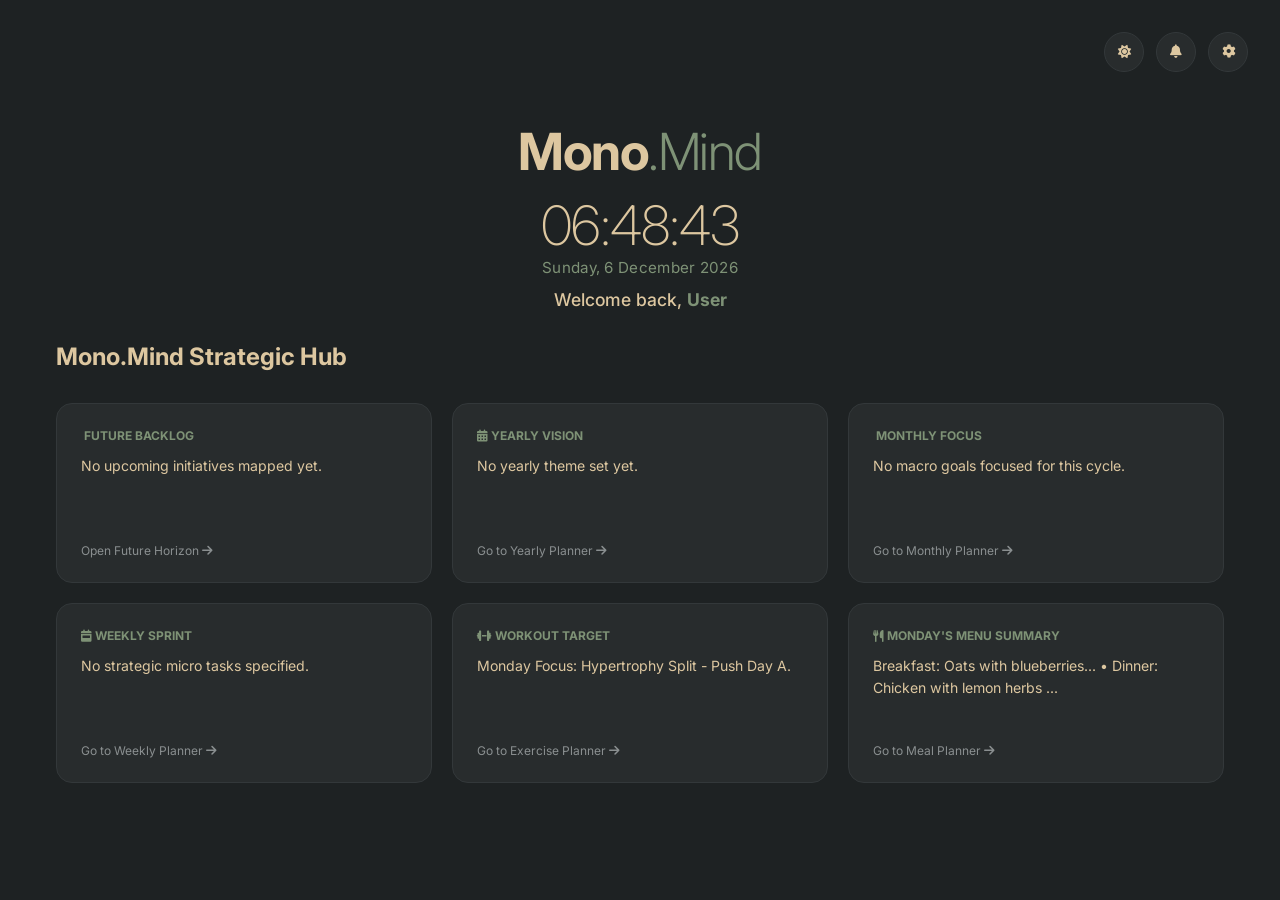
==== index.html @ 30faf8bb "Add files via upload" ====
<!DOCTYPE html>
<html lang="en">
<head>
    <meta charset="UTF-8">
    <meta name="viewport" content="width=device-width, initial-scale=1.0">
    <title>Mono.Mind Dashboard</title>
    <link rel="stylesheet" href="style.css">
    <link rel="preconnect" href="https://fonts.googleapis.com">
    <link rel="preconnect" href="https://fonts.gstatic.com" crossorigin>
    <link href="https://fonts.googleapis.com/css2?family=Inter:wght@200;300;400;500;600;700&display=swap" rel="stylesheet">
    <link rel="stylesheet" href="https://cdnjs.cloudflare.com/ajax/libs/font-awesome/6.4.0/css/all.min.css">
</head>
<body class="dark-theme hub-view-active scheme-classic">

    <div class="dashboard-container" id="app-container">
        <aside class="sidebar" id="left-sidebar">
            <div class="brand">
                <h2 onclick="navigateToTab('hub')" style="cursor:pointer;">Mono<span>.Mind</span></h2>
            </div>
            <nav class="nav-tabs" id="sidebar-nav-container">
                <button class="tab-btn active" data-tab="hub">
                    <i class="fa-solid fa-house"></i> Master Hub
                </button>
                <button class="tab-btn" data-tab="future" id="tab-link-future">
                    <i class="fa-solid fa-hourglass-long"></i> Future Horizon
                </button>
                <button class="tab-btn" data-tab="yearly" id="tab-link-yearly">
                    <i class="fa-solid fa-calendar-days"></i> Yearly Planner
                </button>
                <button class="tab-btn" data-tab="monthly" id="tab-link-monthly">
                    <i class="fa-solid fa-calendar-month"></i> Monthly Planner
                </button>
                <button class="tab-btn" data-tab="weekly" id="tab-link-weekly">
                    <i class="fa-solid fa-calendar-week"></i> Weekly Planner
                </button>
                <button class="tab-btn" data-tab="daily" id="tab-link-daily">
                    <i class="fa-solid fa-calendar-day"></i> Daily Planner
                </button>
                <button class="tab-btn" data-tab="exercise" id="tab-link-exercise">
                    <i class="fa-solid fa-dumbbell"></i> Exercise Planner
                </button>
                <button class="tab-btn" data-tab="meal" id="tab-link-meal">
                    <i class="fa-solid fa-utensils"></i> Meal Planner
                </button>
            </nav>
            <div class="sidebar-footer">
                <p id="live-sidebar-clock">Loading Clock...</p>
            </div>
        </aside>

        <main class="main-content">
            <header class="main-header">
                <div class="header-title-area">
                    <h1 id="live-header-date">Dashboard Overview</h1>
                </div>
                <div class="header-actions">
                    <button class="icon-btn" id="theme-toggle" title="Toggle Theme">
                        <i class="fa-solid fa-sun"></i>
                    </button>
                    <button class="icon-btn"><i class="fa-solid fa-bell"></i></button>
                    <button class="icon-btn" id="settings-toggle-btn" title="Dashboard Settings">
                        <i class="fa-solid fa-gear"></i>
                    </button>
                </div>
            </header>

            <div class="dashboard-grid hub-active" id="dashboard-main-grid">
                
                <section class="card preview-card">
                    <div class="card-header">
                        <h3><i class="fa-solid fa-cubes"></i> <span id="dynamic-block-header">Master Workspace</span></h3>
                        <span class="badge" id="preview-title">Master Hub Active</span>
                    </div>
                    
                    <div class="preview-window">

                        <div id="view-hub" class="planner-view">
                            <div class="hub-container">
                                <div class="hub-hero-branding">
                                    <h2>Mono<span>.Mind</span></h2>
                                    
                                    <div id="hub-chrono-widget" class="chrono-widget display-mode-digital">
                                        <div class="digital-chrono-view">
                                            <div id="digital-live-time" class="digital-time-readout">00:00:00</div>
                                            <div id="digital-live-date" class="digital-date-readout">Loading Calendar Feed...</div>
                                        </div>
                                        
                                        <div class="analog-chrono-view">
                                            <div class="analog-clock-frame">
                                                <div class="clock-face-plate">
                                                    <div class="chrono-hand hour-hand" id="analog-h-hand"></div>
                                                    <div class="chrono-hand minute-hand" id="analog-m-hand"></div>
                                                    <div class="chrono-hand second-hand" id="analog-s-hand"></div>
                                                    <div class="chrono-core-pin"></div>
                                                </div>
                                            </div>
                                            <div id="analog-live-date" class="analog-date-readout">Loading Calendar Feed...</div>
                                        </div>
                                    </div>

                                    <div class="welcome-user-tag">Welcome back, <span id="profile-display-name">User</span></div>
                                </div>
                                
                                <div class="panel-header"><h2>Mono.Mind Strategic Hub</h2></div>
                                <div class="hub-grid">
                                    <div class="hub-summary-card" id="hub-card-future" onclick="navigateToTab('future')">
                                        <div class="card-meta"><i class="fa-solid fa-hourglass-long"></i> Future Backlog</div>
                                        <p id="hub-mirror-future">No multi-cycle milestones logged yet...</p>
                                        <span class="hub-link-label">Open Future Horizon <i class="fa-solid fa-arrow-right"></i></span>
                                    </div>
                                    <div class="hub-summary-card" id="hub-card-yearly" onclick="navigateToTab('yearly')">
                                        <div class="card-meta"><i class="fa-solid fa-calendar-days"></i> Yearly Vision</div>
                                        <p id="hub-mirror-yearly">No vision theme set yet...</p>
                                        <span class="hub-link-label">Go to Yearly Planner <i class="fa-solid fa-arrow-right"></i></span>
                                    </div>
                                    <div class="hub-summary-card" id="hub-card-monthly" onclick="navigateToTab('monthly')">
                                        <div class="card-meta"><i class="fa-solid fa-calendar-month"></i> Monthly Focus</div>
                                        <p id="hub-mirror-monthly">No focus projects logged for the current month...</p>
                                        <span class="hub-link-label">Go to Monthly Planner <i class="fa-solid fa-arrow-right"></i></span>
                                    </div>
                                    <div class="hub-summary-card" id="hub-card-weekly" onclick="navigateToTab('weekly')">
                                        <div class="card-meta"><i class="fa-solid fa-calendar-week"></i> Weekly Sprint</div>
                                        <p id="hub-mirror-weekly">No key tasks specified for this week...</p>
                                        <span class="hub-link-label">Go to Weekly Planner <i class="fa-solid fa-arrow-right"></i></span>
                                    </div>
                                    <div class="hub-summary-card" id="hub-card-exercise" onclick="navigateToTab('exercise')">
                                        <div class="card-meta"><i class="fa-solid fa-dumbbell"></i> Workout Target</div>
                                        <p id="hub-mirror-exercise">Hypertrophy split configuration active. Ready to log performance metrics...</p>
                                        <span class="hub-link-label">Go to Exercise Planner <i class="fa-solid fa-arrow-right"></i></span>
                                    </div>
                                    <div class="hub-summary-card" id="hub-card-meal" onclick="navigateToTab('meal')">
                                        <div class="card-meta"><i class="fa-solid fa-utensils"></i> Monday's Menu Summary</div>
                                        <p id="hub-mirror-meal">Breakfast: Oats with berries • Dinner: Chicken with lemon herbs...</p>
                                        <span class="hub-link-label">Go to Meal Planner <i class="fa-solid fa-arrow-right"></i></span>
                                    </div>
                                </div>
                            </div>
                        </div>

                        <div id="view-future" class="planner-view hidden">
                            <div class="planner-split-layout">
                                <div class="planner-main-panel">
                                    <div class="panel-header"><h2>Future Horizon Backlog & Pipeline</h2></div>
                                    <div class="form-group">
                                        <label>Upcoming Quarters & Long-Range Ventures</label>
                                        <textarea id="data-future-backlog" class="shared-sync" placeholder="Map out micro-business expansions, product scaling maps, or upcoming personal updates..."></textarea>
                                    </div>
                                    <div class="form-group">
                                        <label>Prototyping Sandbox & Incubator Notes</label>
                                        <textarea rows="5" placeholder="Dump raw project mechanics, structural changes, or pipeline scripts before sorting into official years or months..."></textarea>
                                    </div>
                                </div>
                                <div class="planner-side-goals">
                                    <div class="side-panel">
                                        <h3><i class="fa-solid fa-rocket"></i> Multi-Year Targets</h3>
                                        <div class="goal-list" contenteditable="true">
                                            <div>• Scale automated content pipelines into decoupled micro-services</div>
                                            <div>• Transition frameworks into ultra-performant custom stacks</div>
                                        </div>
                                    </div>
                                    <div class="side-panel">
                                        <h3><i class="fa-solid fa-compass"></i> Conceptual Themes</h3>
                                        <div class="goal-list" contenteditable="true">
                                            <div>• Deep Modular Architecture</div>
                                            <div>• Zero Visual Clutter Paradigms</div>
                                        </div>
                                    </div>
                                </div>
                            </div>
                        </div>

                        <div id="view-yearly" class="planner-view hidden">
                            <div class="planner-split-layout">
                                <div class="planner-main-panel">
                                    <div class="panel-header"><h2>2026 Broad Macro Targets</h2></div>
                                    <div class="form-group">
                                        <label>Core Yearly Vision & Theme</label>
                                        <textarea id="data-year-vision" class="shared-sync" placeholder="What is the overarching focus for this entire year?"></textarea>
                                    </div>
                                    <div class="form-group">
                                        <label>Major Milestones & Roadmaps</label>
                                        <textarea id="data-year-milestones" class="shared-sync" placeholder="List big roadmap items..."></textarea>
                                    </div>
                                    <div class="macro-calendar-container">
                                        <label class="section-micro-label">Annual Project Span Allocator</label>
                                        <div class="year-grid-calendar">
                                            <div class="month-row-strip" contenteditable="true"><span>JAN</span><strong>Project Duration Span:</strong> </div>
                                            <div class="month-row-strip" contenteditable="true"><span>FEB</span><strong>Project Duration Span:</strong> </div>
                                            <div class="month-row-strip" contenteditable="true"><span>MAR</span><strong>Project Duration Span:</strong> </div>
                                            <div class="month-row-strip" contenteditable="true"><span>APR</span><strong>Project Duration Span:</strong> </div>
                                            <div class="month-row-strip" contenteditable="true"><span>MAY</span><strong>Project Duration Span:</strong> </div>
                                            <div class="month-row-strip" contenteditable="true"><span>JUN</span><strong>Project Duration Span:</strong> </div>
                                            <div class="month-row-strip" contenteditable="true"><span>JUL</span><strong>Project Duration Span:</strong> </div>
                                            <div class="month-row-strip" contenteditable="true"><span>AUG</span><strong>Project Duration Span:</strong> </div>
                                            <div class="month-row-strip" contenteditable="true"><span>SEP</span><strong>Project Duration Span:</strong> </div>
                                            <div class="month-row-strip" contenteditable="true"><span>OCT</span><strong>Project Duration Span:</strong> </div>
                                            <div class="month-row-strip" contenteditable="true"><span>NOV</span><strong>Project Duration Span:</strong> </div>
                                            <div class="month-row-strip" contenteditable="true"><span>DEC</span><strong>Project Duration Span:</strong> </div>
                                        </div>
                                    </div>
                                </div>
                                <div class="planner-side-goals">
                                    <div class="side-panel">
                                        <h3><i class="fa-solid fa-hourglass-start"></i> Long-Term Goals</h3>
                                        <div class="goal-list" contenteditable="true" id="data-lt-goals">
                                            <div>• Build sustainable digital product ecosystem</div>
                                            <div>• Reach financial milestone target</div>
                                        </div>
                                    </div>
                                    <div class="side-panel">
                                        <h3><i class="fa-solid fa-bolt"></i> Short-Term Goals</h3>
                                        <div class="goal-list" contenteditable="true" id="data-st-goals">
                                            <div>• Complete interactive UI code skeleton</div>
                                            <div>• Finalize palette design structure</div>
                                        </div>
                                    </div>
                                </div>
                            </div>
                        </div>

                        <div id="view-monthly" class="planner-view hidden">
                            <div class="planner-split-layout">
                                <div class="planner-main-panel">
                                    <div class="panel-header"><h2>Monthly Horizon View</h2></div>
                                    <div class="form-group">
                                        <label>Current Month Focus Objectives</label>
                                        <textarea id="data-month-focus" class="shared-sync" placeholder="Break down your yearly targets into specific focus projects for this month..."></textarea>
                                    </div>
                                    <div class="monthly-matrix-grid">
                                        <div class="day-head">Mon</div><div class="day-head">Tue</div><div class="day-head">Wed</div><div class="day-head">Thu</div><div class="day-head">Fri</div><div class="day-head">Sat</div><div class="day-head">Sun</div>
                                        <div class="matrix-cell" contenteditable="true"><span class="cell-num">1</span></div>
                                        <div class="matrix-cell" contenteditable="true"><span class="cell-num">2</span></div>
                                        <div class="matrix-cell" contenteditable="true"><span class="cell-num">3</span></div>
                                        <div class="matrix-cell" contenteditable="true"><span class="cell-num">4</span></div>
                                        <div class="matrix-cell" contenteditable="true"><span class="cell-num">5</span></div>
                                        <div class="matrix-cell" contenteditable="true"><span class="cell-num">6</span></div>
                                        <div class="matrix-cell" contenteditable="true"><span class="cell-num">7</span></div>
                                        <div class="matrix-cell" contenteditable="true"><span class="cell-num">8</span></div>
                                        <div class="matrix-cell" contenteditable="true"><span class="cell-num">9</span></div>
                                        <div class="matrix-cell" contenteditable="true"><span class="cell-num">10</span></div>
                                        <div class="matrix-cell" contenteditable="true"><span class="cell-num">11</span></div>
                                        <div class="matrix-cell" contenteditable="true"><span class="cell-num">12</span></div>
                                        <div class="matrix-cell" contenteditable="true"><span class="cell-num">13</span></div>
                                        <div class="matrix-cell" contenteditable="true"><span class="cell-num">14</span></div>
                                        <div class="matrix-cell" contenteditable="true"><span class="cell-num">15</span></div>
                                        <div class="matrix-cell" contenteditable="true"><span class="cell-num">16</span></div>
                                        <div class="matrix-cell" contenteditable="true"><span class="cell-num">17</span></div>
                                        <div class="matrix-cell" contenteditable="true"><span class="cell-num">18</span></div>
                                        <div class="matrix-cell" contenteditable="true"><span class="cell-num">19</span></div>
                                        <div class="matrix-cell" contenteditable="true"><span class="cell-num">20</span></div>
                                        <div class="matrix-cell" contenteditable="true"><span class="cell-num">21</span></div>
                                        <div class="matrix-cell" contenteditable="true"><span class="cell-num">22</span></div>
                                        <div class="matrix-cell" contenteditable="true"><span class="cell-num">23</span></div>
                                        <div class="matrix-cell" contenteditable="true"><span class="cell-num">24</span></div>
                                        <div class="matrix-cell" contenteditable="true"><span class="cell-num">25</span></div>
                                        <div class="matrix-cell" id="current-live-day" contenteditable="true"><span class="cell-num">26</span></div>
                                        <div class="matrix-cell" contenteditable="true"><span class="cell-num">27</span></div>
                                        <div class="matrix-cell" contenteditable="true"><span class="cell-num">28</span></div>
                                        <div class="matrix-cell" contenteditable="true"><span class="cell-num">29</span></div>
                                        <div class="matrix-cell" contenteditable="true"><span class="cell-num">30</span></div>
                                        <div class="matrix-cell grayed"><span class="cell-num">1</span></div>
                                    </div>
                                </div>
                            </div>
                        </div>

                        <div id="view-weekly" class="planner-view hidden">
                            <div class="planner-split-layout">
                                <div class="planner-main-panel">
                                    <div class="panel-header"><h2>Weekly Sprint Architecture</h2></div>
                                    <div class="form-group">
                                        <label>Weekly Sprint Action Items</label>
                                        <textarea id="data-weekly-sprint" class="shared-sync" placeholder="What actionable steps are we shipping this week?"></textarea>
                                    </div>
                                    <div class="weekly-strip-columns">
                                        <div class="week-column-node" contenteditable="true"><h4>MON</h4></div>
                                        <div class="week-column-node" contenteditable="true"><h4>TUE</h4></div>
                                        <div class="week-column-node" contenteditable="true"><h4>WED</h4></div>
                                        <div class="week-column-node" contenteditable="true"><h4>THU</h4></div>
                                        <div class="week-column-node active-day-node" contenteditable="true"><h4>FRI</h4><small>Active Sprint</small></div>
                                        <div class="week-column-node" contenteditable="true"><h4>SAT</h4></div>
                                        <div class="week-column-node" contenteditable="true"><h4>SUN</h4></div>
                                    </div>
                                </div>
                            </div>
                        </div>

                        <div id="view-daily" class="planner-view hidden">
                            <div class="daily-detailed-container">
                                <div class="panel-header"><h2>Daily Execution Log</h2></div>
                                <div class="form-group">
                                    <label>Today's Top Priorities</label>
                                    <textarea rows="3" placeholder="1. &#10;2. &#10;3. "></textarea>
                                </div>
                                <div class="daily-hyper-timeline">
                                    <label class="section-micro-label">Granular Time Allocator</label>
                                    <div class="timeline-row-block">
                                        <div class="hour-marker">08:00</div>
                                        <div class="slot-partition top-half" contenteditable="true" placeholder="08:00 - 08:30 Block Tasks..."></div>
                                        <div class="slot-partition bottom-half" contenteditable="true" placeholder="08:30 - 09:00 Block Tasks..."></div>
                                    </div>
                                    <div class="timeline-row-block">
                                        <div class="hour-marker">09:00</div>
                                        <div class="slot-partition top-half" contenteditable="true" placeholder="09:00 - 09:30 Block Tasks..."></div>
                                        <div class="slot-partition bottom-half" contenteditable="true" placeholder="09:30 - 10:00 Block Tasks..."></div>
                                    </div>
                                    <div class="timeline-row-block">
                                        <div class="hour-marker">10:00</div>
                                        <div class="slot-partition top-half" contenteditable="true" placeholder="10:00 - 10:30 Block Tasks..."></div>
                                        <div class="slot-partition bottom-half" contenteditable="true" placeholder="10:30 - 11:00 Block Tasks..."></div>
                                    </div>
                                </div>
                            </div>
                        </div>

                        <div id="view-exercise" class="planner-view hidden">
                            <div class="meal-planner-container">
                                <header class="meal-planner-header">
                                    <h2>Weekly Exercise & Routine Tracker</h2>
                                    <div class="week-input">
                                        <label>CYCLE:</label>
                                        <input type="text" id="live-exercise-week-bound" placeholder="e.g. Strength Phase">
                                    </div>
                                </header>
                                <div class="meal-planner-workspace">
                                    <div class="days-column">
                                        <div class="day-card">
                                            <h3>MONDAY</h3>
                                            <div class="meal-slot">
                                                <label>TARGET SPLIT / FOCUS:</label>
                                                <textarea id="data-exercise-mon-focus" rows="1">Hypertrophy Split - Push Day A</textarea>
                                            </div>
                                            <div class="meal-slot">
                                                <label>CORE MOVEMENT MODULES:</label>
                                                <textarea id="data-exercise-mon-move" rows="3">Incline Barbell Bench: 4 Sets x 8 Reps&#10;Dumbbell Overhead Press: 3 Sets x 10 Reps&#10;Weighted Tricep Dips: 3 Sets x Max</textarea>
                                            </div>
                                            <div class="meal-slot">
                                                <label>PERFORMANCE & METRIC LOGS:</label>
                                                <textarea id="data-exercise-mon-log" rows="1">Bench hit 80kg comfortably. Increase load next cycle.</textarea>
                                            </div>
                                        </div>
                                        <div class="day-card">
                                            <h3>TUESDAY</h3>
                                            <div class="meal-slot"><label>TARGET SPLIT / FOCUS:</label><textarea rows="1">Pull Day - Upper Back Mechanics</textarea></div>
                                            <div class="meal-slot"><label>CORE MOVEMENT MODULES:</label><textarea rows="3">Weighted Pull-Ups: 4 Sets x 6 Reps&#10;Barbell Rows: 3 Sets x 10 Reps</textarea></div>
                                            <div class="meal-slot"><label>PERFORMANCE & METRIC LOGS:</label><textarea rows="1"></textarea></div>
                                        </div>
                                        <div class="day-card">
                                            <h3>WEDNESDAY</h3>
                                            <div class="meal-slot"><label>TARGET SPLIT / FOCUS:</label><textarea rows="1">Active Mobility & Conditioning</textarea></div>
                                            <div class="meal-slot"><label>CORE MOVEMENT MODULES:</label><textarea rows="3">Form Drill Patterns & Combinations&#10;Core Matrix Rotation Holds</textarea></div>
                                            <div class="meal-slot"><label>PERFORMANCE & METRIC LOGS:</label><textarea rows="1"></textarea></div>
                                        </div>
                                        <div class="day-card">
                                            <h3>THURSDAY</h3>
                                            <div class="meal-slot"><label>TARGET SPLIT / FOCUS:</label><textarea rows="1">Leg Day - Posterior Chain</textarea></div>
                                            <div class="meal-slot"><label>CORE MOVEMENT MODULES:</label><textarea rows="3">Barbell Squats: 4 Sets x 8 Reps&#10;Romanian Deadlifts: 3 Sets x 10 Reps</textarea></div>
                                            <div class="meal-slot"><label>PERFORMANCE & METRIC LOGS:</label><textarea rows="1"></textarea></div>
                                        </div>
                                        <div class="day-card">
                                            <h3>FRIDAY</h3>
                                            <div class="meal-slot"><label>TARGET SPLIT / FOCUS:</label><textarea rows="1">Push Day B - Accessory Extensions</textarea></div>
                                            <div class="meal-slot"><label>CORE MOVEMENT MODULES:</label><textarea rows="3">Incline Dumbbell Press: 3 Sets x 10 Reps&#10;Lateral Cable Raises: 4 Sets x 12 Reps</textarea></div>
                                            <div class="meal-slot"><label>PERFORMANCE & METRIC LOGS:</label><textarea rows="1"></textarea></div>
                                        </div>
                                        <div class="day-card">
                                            <h3>SATURDAY</h3>
                                            <div class="meal-slot"><label>TARGET SPLIT / FOCUS:</label><textarea rows="1">Rest & Hyper-Recovery</textarea></div>
                                            <div class="meal-slot"><label>CORE MOVEMENT MODULES:</label><textarea rows="3">Light outdoor walking&#10;Foam rolling protocols</textarea></div>
                                            <div class="meal-slot"><label>PERFORMANCE & METRIC LOGS:</label><textarea rows="1"></textarea></div>
                                        </div>
                                        <div class="day-card">
                                            <h3>SUNDAY</h3>
                                            <div class="meal-slot"><label>TARGET SPLIT / FOCUS:</label><textarea rows="1">Full Body System Integration</textarea></div>
                                            <div class="meal-slot"><label>CORE MOVEMENT MODULES:</label><textarea rows="3">Kettlebell Swings: 3 Sets x 20 Reps&#10;Hanging Leg Raises: 3 Sets x Max</textarea></div>
                                            <div class="meal-slot"><label>PERFORMANCE & METRIC LOGS:</label><textarea rows="1"></textarea></div>
                                        </div>
                                        <div class="day-card snack-card">
                                            <h3>ANYTIME FINISHER NOTES</h3>
                                            <div class="checklist-item"><input type="checkbox" checked> <span contenteditable="true">10min Core Exhaust Circuit</span></div>
                                            <div class="checklist-item"><input type="checkbox"> <span contenteditable="true">Farmer Carries (Grip Endurance)</span></div>
                                        </div>
                                    </div>
                                    <div class="sidebar-column">
                                        <div class="side-panel">
                                            <h3>ROUTINE ARCHITECTURE BOARD:</h3>
                                            <ul class="bullet-list" contenteditable="true">
                                                <li>Keep structural rest bounds exactly at 90s for main compound movements.</li>
                                                <li>Incorporate progressive overload targets across every micro-cycle block.</li>
                                            </ul>
                                        </div>
                                        <div class="side-panel">
                                            <h3>TRACKING TOOLS & GEAR CHECK:</h3>
                                            <div class="shopping-grid">
                                                <div class="checklist-item"><input type="checkbox" checked> <span contenteditable="true">Wrist Wraps</span></div>
                                                <div class="checklist-item"><input type="checkbox" checked> <span contenteditable="true">Lifting Straps</span></div>
                                            </div>
                                        </div>
                                    </div>
                                </div>
                            </div>
                        </div>

                        <div id="view-meal" class="planner-view hidden">
                            <div class="meal-planner-container">
                                <header class="meal-planner-header">
                                    <h2>Weekly Meal Planner</h2>
                                    <div class="week-input">
                                        <label>WEEK:</label>
                                        <input type="text" id="live-meal-week-bound" placeholder="e.g. 26 June">
                                    </div>
                                </header>
                                <div class="meal-planner-workspace">
                                    <div class="days-column">
                                        <div class="day-card">
                                            <h3>MONDAY</h3>
                                            <div class="meal-slot">
                                                <label>BREAKFAST:</label>
                                                <textarea id="data-meal-mon-b" rows="2">Oats with blueberries, raspberries, chia, sunflower seeds & banana</textarea>
                                            </div>
                                            <div class="meal-slot">
                                                <label>LUNCH:</label>
                                                <textarea rows="1">Mixed bean salad</textarea>
                                            </div>
                                            <div class="meal-slot">
                                                <label>DINNER:</label>
                                                <textarea id="data-meal-mon-d" rows="2">Chicken with lemon herbs and green beans</textarea>
                                            </div>
                                        </div>
                                        <div class="day-card">
                                            <h3>TUESDAY</h3>
                                            <div class="meal-slot"><label>BREAKFAST:</label><textarea rows="2">Avocado, toast, mixed seeds, tomato, olive oil, cream cheese</textarea></div>
                                            <div class="meal-slot"><label>LUNCH:</label><textarea rows="1">Veggie lasagne</textarea></div>
                                            <div class="meal-slot"><label>DINNER:</label><textarea rows="1">Ravioli and spinach salad</textarea></div>
                                        </div>
                                        <div class="day-card">
                                            <h3>WEDNESDAY</h3>
                                            <div class="meal-slot"><label>BREAKFAST:</label><textarea rows="2">Almond nut butter with cocoa and banana wrap + chia seeds</textarea></div>
                                            <div class="meal-slot"><label>LUNCH:</label><textarea rows="2">Ham and cheese sandwich with lentil chips</textarea></div>
                                            <div class="meal-slot"><label>DINNER:</label><textarea rows="2">Stir fry tofu and stir fry veg in soya sauce</textarea></div>
                                        </div>
                                        <div class="day-card">
                                            <h3>THURSDAY</h3>
                                            <div class="meal-slot"><label>BREAKFAST:</label><textarea rows="2">Oats with strawberries, yoghurt, raspberries & chia seeds</textarea></div>
                                            <div class="meal-slot"><label>LUNCH:</label><textarea rows="1">Pizza baguettes</textarea></div>
                                            <div class="meal-slot"><label>DINNER:</label><textarea rows="1">Pie and mash</textarea></div>
                                        </div>
                                        <div class="day-card">
                                            <h3>FRIDAY</h3>
                                            <div class="meal-slot"><label>BREAKFAST:</label><textarea rows="2">Oats with blueberries, raspberries, chia, sunflower seeds & banana</textarea></div>
                                            <div class="meal-slot"><label>LUNCH:</label><textarea rows="2">Bean wrap with avocado, tomatoes and seeds</textarea></div>
                                            <div class="meal-slot"><label>DINNER:</label><textarea rows="1"></textarea></div>
                                        </div>
                                        <div class="day-card">
                                            <h3>SATURDAY</h3>
                                            <div class="meal-slot"><label>BREAKFAST:</label><textarea rows="1">Waffles & nutella :)</textarea></div>
                                            <div class="meal-slot"><label>LUNCH:</label><textarea rows="1"></textarea></div>
                                            <div class="meal-slot"><label>DINNER:</label><textarea rows="1"></textarea></div>
                                        </div>
                                        <div class="day-card">
                                            <h3>SUNDAY</h3>
                                            <div class="meal-slot"><label>BREAKFAST:</label><textarea rows="2">Pancakes with blueberries, chia, sunflower seeds & banana</textarea></div>
                                            <div class="meal-slot"><label>LUNCH:</label><textarea rows="1"></textarea></div>
                                            <div class="meal-slot"><label>DINNER:</label><textarea rows="1"></textarea></div>
                                        </div>
                                        <div class="day-card snack-card">
                                            <h3>ANYTIME SNACK IDEAS</h3>
                                            <div class="checklist-item"><input type="checkbox" checked> <span contenteditable="true">Mixed nuts</span></div>
                                            <div class="checklist-item"><input type="checkbox" checked> <span contenteditable="true">Nut butter and dark chocolate</span></div>
                                            <div class="checklist-item"><input type="checkbox"> <span contenteditable="true">Popcorn</span></div>
                                        </div>
                                    </div>
                                    <div class="sidebar-column">
                                        <div class="side-panel">
                                            <h3>RECIPES IDEAS BOARD:</h3>
                                            <ul class="bullet-list" contenteditable="true">
                                                <li>Try Mary Berry's asian salmon with ginger and chillies</li>
                                            </ul>
                                        </div>
                                        <div class="side-panel">
                                            <h3>INGREDIENTS TO ADD TO SHOPPING:</h3>
                                            <div class="shopping-grid">
                                                <div class="checklist-item"><input type="checkbox"> <span contenteditable="true">Tofu</span></div>
                                                <div class="checklist-item"><input type="checkbox"> <span contenteditable="true">Oats</span></div>
                                            </div>
                                        </div>
                                    </div>
                                </div>
                            </div>
                        </div>

                    </div>
                </section>

                <section class="card tasks-card side-widget">
                    <div class="card-header"><h3><i class="fa-solid fa-clock"></i> Schedule</h3></div>
                    <div class="hourly-timeline">
                        <div class="time-slot"><span class="time">08:00</span><div class="task-line empty"></div></div>
                        <div class="time-slot"><span class="time">09:00</span><div class="task-line filled">Morning Review</div></div>
                    </div>
                </section>

                <section class="card events-card side-widget">
                    <div class="card-header"><h3><i class="fa-solid fa-cake-candles"></i> Events</h3></div>
                    <div class="events-list">
                        <div class="event-item holiday">
                            <div class="event-icon"><i class="fa-solid fa-flag"></i></div>
                            <div class="event-details"><h4>Public Holiday</h4><p>Jan 1</p></div>
                        </div>
                    </div>
                </section>

            </div>
        </main>
        
        <div class="settings-modal-overlay" id="settings-modal">
            <div class="settings-modal-card">
                <div class="settings-modal-header">
                    <h3><i class="fa-solid fa-sliders"></i> Engine Customization Panel</h3>
                    <button class="close-modal-btn" id="settings-close-btn">&times;</button>
                </div>
                <div class="settings-modal-body">
                    
                    <div class="settings-section-group">
                        <h4><i class="fa-solid fa-user-gear"></i> Edit Profile Fields</h4>
                        <div class="settings-input-row">
                            <div class="input-item-box">
                                <label>User Account Label Name</label>
                                <input type="text" id="setting-input-name" value="User">
                            </div>
                        </div>
                    </div>

                    <div class="settings-section-group">
                        <h4><i class="fa-solid fa-clock"></i> Hub Clock Face Style</h4>
                        <p class="settings-help-text">Choose the display configuration rendered in the central Hero branding segment.</p>
                        <div class="clock-type-toggle-row">
                            <label class="check-node">
                                <input type="radio" name="clock-style-toggle" value="digital" checked> Minimal Digital Readout
                            </label>
                            <label class="check-node">
                                <input type="radio" name="clock-style-toggle" value="analog"> Clean Mechanical Analog Face
                            </label>
                        </div>
                    </div>
                    
                    <div class="settings-section-group">
                        <h4><i class="fa-solid fa-toggle-on"></i> Configure Dashboard Tab Visibility</h4>
                        <div class="visibility-checkbox-grid">
                            <label class="check-node"><input type="checkbox" id="check-visibility-future" checked data-target="future"> Future Horizon</label>
                            <label class="check-node"><input type="checkbox" id="check-visibility-yearly" checked data-target="yearly"> Yearly Planner</label>
                            <label class="check-node"><input type="checkbox" id="check-visibility-monthly" checked data-target="monthly"> Monthly Planner</label>
                            <label class="check-node"><input type="checkbox" id="check-visibility-weekly" checked data-target="weekly"> Weekly Planner</label>
                            <label class="check-node"><input type="checkbox" id="check-visibility-daily" checked data-target="daily"> Daily Planner</label>
                            <label class="check-node"><input type="checkbox" id="check-visibility-exercise" checked data-target="exercise"> Exercise Planner</label>
                            <label class="check-node"><input type="checkbox" id="check-visibility-meal" checked data-target="meal"> Meal Planner</label>
                        </div>
                    </div>
                    
                    <div class="settings-section-group">
                        <h4><i class="fa-solid fa-palette"></i> Select Active Structural Theme Combo</h4>
                        <div class="color-combo-picker-row">
                            <div class="combo-swatch-card active" data-scheme="classic">
                                <div class="swatch-chips"><span style="background:#DDC7A0;"></span><span style="background:#7E9276;"></span></div>
                                <div class="swatch-label">Classic Sand & Sage</div>
                            </div>
                            <div class="combo-swatch-card" data-scheme="blackgold">
                                <div class="swatch-chips"><span style="background:#0F1112;"></span><span style="background:#D4AF37;"></span></div>
                                <div class="swatch-label">Premium Black & Gold</div>
                            </div>
                            <div class="combo-swatch-card" data-scheme="slatecoral">
                                <div class="swatch-chips"><span style="background:#34495e;"></span><span style="background:#e74c3c;"></span></div>
                                <div class="swatch-label">Slate & Deep Coral</div>
                            </div>
                            <div class="combo-swatch-card" data-scheme="nordicforest">
                                <div class="swatch-chips"><span style="background:#2E3440;"></span><span style="background:#88C0D0;"></span></div>
                                <div class="swatch-label">Nordic Ice & Frost</div>
                            </div>
                        </div>
                    </div>

                </div>
            </div>
        </div>

    </div>

    <script>
        const buttons = document.querySelectorAll('.tab-btn');
        const previewTitle = document.getElementById('preview-title');
        const dynamicBlockHeader = document.getElementById('dynamic-block-header');
        const views = document.querySelectorAll('.planner-view');
        const bodyElement = document.body;
        const themeToggleBtn = document.getElementById('theme-toggle');
        const mainGrid = document.getElementById('dashboard-main-grid');

        const settingsToggleBtn = document.getElementById('settings-toggle-btn');
        const settingsModal = document.getElementById('settings-modal');
        const settingsCloseBtn = document.getElementById('settings-close-btn');

        const chronoWidget = document.getElementById('hub-chrono-widget');
        const clockStyleRadios = document.querySelectorAll('input[name="clock-style-toggle"]');

        const dataFutureBacklog = document.getElementById('data-future-backlog');
        const dataYearVision = document.getElementById('data-year-vision');
        const dataMonthFocus = document.getElementById('data-month-focus');
        const dataWeeklySprint = document.getElementById('data-weekly-sprint');
        const dataLtGoals = document.getElementById('data-lt-goals');
        const dataMealMonB = document.getElementById('data-meal-mon-b');
        const dataMealMonD = document.getElementById('data-meal-mon-d');
        const dataExerciseMonFocus = document.getElementById('data-exercise-mon-focus');

        const hubMirrorFuture = document.getElementById('hub-mirror-future');
        const hubMirrorYearly = document.getElementById('hub-mirror-yearly');
        const hubMirrorMonthly = document.getElementById('hub-mirror-monthly');
        const hubMirrorWeekly = document.getElementById('hub-mirror-weekly');
        const hubMirrorMeal = document.getElementById('hub-mirror-meal');
        const hubMirrorExercise = document.getElementById('hub-mirror-exercise');

        function runLiveChronoEngine() {
            const now = new Date();
            const hour = now.getHours();
            const minute = now.getMinutes();
            const second = now.getSeconds();

            const timeOptions = { hour: '2-digit', minute: '2-digit', second: '2-digit', hour12: false };
            const dateLongOptions = { weekday: 'long', year: 'numeric', month: 'long', day: 'numeric' };

            const SouthAfricaTimeStr = now.toLocaleTimeString('en-ZA', timeOptions);
            const SouthAfricaDateStr = now.toLocaleDateString('en-ZA', dateLongOptions);

            document.getElementById('live-sidebar-clock').textContent = SouthAfricaTimeStr;
            document.getElementById('live-header-date').textContent = SouthAfricaDateStr;
            
            document.getElementById('digital-live-time').textContent = SouthAfricaTimeStr;
            document.getElementById('digital-live-date').textContent = SouthAfricaDateStr;
            document.getElementById('analog-live-date').textContent = SouthAfricaDateStr;

            const hourDeg = (hour * 30) + (minute * 0.5);
            const minDeg = (minute * 6) + (second * 0.1);
            const secDeg = second * 6;

            document.getElementById('analog-h-hand').style.transform = `translateX(-50%) rotate(${hourDeg}deg)`;
            document.getElementById('analog-m-hand').style.transform = `translateX(-50%) rotate(${minDeg}deg)`;
            document.getElementById('analog-s-hand').style.transform = `translateX(-50%) rotate(${secDeg}deg)`;
        }

        setInterval(runLiveChronoEngine, 1000);
        runLiveChronoEngine();

        clockStyleRadios.forEach(radio => {
            radio.addEventListener('change', () => {
                chronoWidget.className = `chrono-widget display-mode-${radio.value}`;
            });
        });

        function synchronizeDataState() {
            if(hubMirrorFuture) hubMirrorFuture.textContent = dataFutureBacklog.value || "No upcoming initiatives mapped yet.";
            if(hubMirrorYearly) hubMirrorYearly.textContent = dataYearVision.value || "No yearly theme set yet.";
            if(hubMirrorMonthly) hubMirrorMonthly.textContent = dataMonthFocus.value || "No macro goals focused for this cycle.";
            if(hubMirrorWeekly) hubMirrorWeekly.textContent = dataWeeklySprint.value || "No strategic micro tasks specified.";
            
            if(dataMealMonB && dataMealMonD && hubMirrorMeal) {
                const bFast = dataMealMonB.value.split(',')[0];
                const dinner = dataMealMonD.value.split('and')[0];
                hubMirrorMeal.textContent = `Breakfast: ${bFast}... • Dinner: ${dinner}...`;
            }
            if(dataExerciseMonFocus && hubMirrorExercise) {
                hubMirrorExercise.textContent = `Monday Focus: ${dataExerciseMonFocus.value}.`;
            }
        }

        function navigateToTab(tabId) {
            document.querySelector('.tab-btn.active').classList.remove('active');
            const targetButton = document.querySelector(`[data-tab="${tabId}"]`);
            if (targetButton) targetButton.classList.add('active');

            let headerText = "Master Workspace";
            if(tabId === 'future') headerText = "Future Focus";
            if(tabId === 'yearly') headerText = "Year Focus";
            if(tabId === 'monthly') headerText = "Monthly Focus";
            if(tabId === 'weekly') headerText = "Weekly Focus";
            if(tabId === 'daily') headerText = "Daily Focus";
            if(tabId === 'exercise') headerText = "Exercise Focus";
            if(tabId === 'meal') headerText = "Meal Focus";

            dynamicBlockHeader.textContent = headerText;
            previewTitle.textContent = (tabId === 'hub' ? 'Master Hub' : targetButton.innerText) + " Active";

            if (tabId === 'hub') {
                bodyElement.classList.add('hub-view-active');
                mainGrid.classList.add('hub-active');
            } else {
                bodyElement.classList.remove('hub-view-active');
                mainGrid.classList.remove('hub-active');
            }

            views.forEach(view => view.classList.add('hidden'));
            const activeView = document.getElementById(`view-${tabId}`);
            if (activeView) activeView.classList.remove('hidden');
            synchronizeDataState();
        }

        settingsToggleBtn.addEventListener('click', () => settingsModal.classList.add('open'));
        settingsCloseBtn.addEventListener('click', () => settingsModal.classList.remove('open'));
        settingsModal.addEventListener('click', (e) => { if(e.target === settingsModal) settingsModal.classList.remove('open'); });

        const inputName = document.getElementById('setting-input-name');
        const profileDisplayName = document.getElementById('profile-display-name');
        if(inputName) {
            inputName.addEventListener('input', () => {
                profileDisplayName.textContent = inputName.value || "User";
            });
        }

        const checkboxes = document.querySelectorAll('.visibility-checkbox-grid input');
        checkboxes.forEach(box => {
            box.addEventListener('change', () => {
                const target = box.getAttribute('data-target');
                const sidebarTabButton = document.getElementById(`tab-link-${target}`);
                const masterHubOverviewCard = document.getElementById(`hub-card-${target}`);
                
                if (box.checked) {
                    if(sidebarTabButton) sidebarTabButton.style.display = "flex";
                    if(masterHubOverviewCard) masterHubOverviewCard.style.display = "flex";
                } else {
                    if(sidebarTabButton) sidebarTabButton.style.display = "none";
                    if(masterHubOverviewCard) masterHubOverviewCard.style.display = "none";
                }
            });
        });

        const themeSwatchCards = document.querySelectorAll('.combo-swatch-card');
        themeSwatchCards.forEach(card => {
            card.addEventListener('click', () => {
                document.querySelector('.combo-swatch-card.active').classList.remove('active');
                card.classList.add('active');
                bodyElement.classList.remove('scheme-classic', 'scheme-blackgold', 'scheme-slatecoral', 'scheme-nordicforest');
                const cleanSchemeName = card.getAttribute('data-scheme');
                bodyElement.classList.add(`scheme-${cleanSchemeName}`);
            });
        });

        document.querySelectorAll('.shared-sync').forEach(item => {
            item.addEventListener('input', synchronizeDataState);
        });

        buttons.forEach(btn => {
            btn.addEventListener('click', () => navigateToTab(btn.getAttribute('data-tab')));
        });

        themeToggleBtn.addEventListener('click', () => {
            if (bodyElement.classList.contains('dark-theme')) {
                bodyElement.classList.remove('dark-theme');
                bodyElement.classList.add('light-theme');
                themeToggleBtn.innerHTML = '<i class="fa-solid fa-sun"></i>';
            } else {
                bodyElement.classList.remove('light-theme');
                bodyElement.classList.add('dark-theme');
                themeToggleBtn.innerHTML = '<i class="fa-solid fa-moon"></i>';
            }
        });

        synchronizeDataState();
    </script>
</body>
</html>
---- style.css ----
/* --- APP THEMING BASE DESIGN LAYERS --- */
.dark-theme {
    --bg-main: #1e2223;
    --bg-card: #282c2d;
    --bg-sidebar: #181b1c;
    --text-muted: #8a8f90;
    --border-color: #33383a;
    --card-hover-bg: #2d3234;
}

.light-theme {
    --bg-card: rgba(24, 27, 28, 0.05);  
    --bg-sidebar: rgba(24, 27, 28, 0.08); 
    --text-muted: #5A6360;     
    --border-color: rgba(24, 27, 28, 0.12); 
    --card-hover-bg: rgba(24, 27, 28, 0.1);
}

/* ================= THEME REPOSITORIES COMBO PALETTES ================= */
body.scheme-classic.dark-theme { --text-main: #DDC7A0; --accent-color: #7E9276; --accent-dim: rgba(126, 146, 118, 0.15); }
body.scheme-classic.light-theme { --bg-main: #DDC7A0; --text-main: #242926; --accent-color: #7E9276; --accent-dim: rgba(126, 146, 118, 0.25); }

body.scheme-blackgold.dark-theme { --bg-main: #0B0C10; --bg-card: #1F2124; --text-main: #D4AF37; --accent-color: #F3E5AB; --accent-dim: rgba(212, 175, 55, 0.15); }
body.scheme-blackgold.light-theme { --bg-main: #F4F6F7; --bg-card: #FFFFFF; --text-main: #111; --accent-color: #D4AF37; --accent-dim: rgba(212, 175, 55, 0.2); --border-color: #E2E4E6; }

body.scheme-slatecoral.dark-theme { --bg-main: #2C3E50; --bg-card: #34495E; --text-main: #ECF0F1; --accent-color: #E74C3C; --accent-dim: rgba(231, 76, 60, 0.2); }
body.scheme-slatecoral.light-theme { --bg-main: #ECF0F1; --bg-card: #FFFFFF; --text-main: #2C3E50; --accent-color: #E74C3C; --accent-dim: rgba(231, 76, 60, 0.15); --border-color: #BDC3C7; }

body.scheme-nordicforest.dark-theme { --bg-main: #2E3440; --bg-card: #3B4252; --text-main: #E5E9F0; --accent-color: #88C0D0; --accent-dim: rgba(136, 192, 208, 0.2); }
body.scheme-nordicforest.light-theme { --bg-main: #ECEFF4; --bg-card: #FFFFFF; --text-main: #2E3440; --accent-color: #5E81AC; --accent-dim: rgba(94, 129, 172, 0.15); --border-color: #D8DEE9; }

* {
    margin: 0; padding: 0; box-sizing: border-box;
    font-family: 'Inter', sans-serif;
}

body {
    background-color: var(--bg-main);
    color: var(--text-main);
    height: 100vh; overflow: hidden;
}

.dashboard-container { display: flex; width: 100vw; height: 100vh; position: relative; }

.sidebar {
    width: 260px; min-width: 260px;
    background-color: var(--bg-sidebar);
    border-right: 1px solid var(--border-color);
    display: flex; flex-direction: column; padding: 24px;
    transition: margin-left 0.3s cubic-bezier(0.4, 0, 0.2, 1);
}

body.hub-view-active #left-sidebar { margin-left: -260px; }

.brand h2 { font-size: 1.4rem; font-weight: 700; color: var(--text-main); margin-bottom: 40px; }
.brand h2 span { color: var(--accent-color); font-weight: 400; }
.nav-tabs { display: flex; flex-direction: column; gap: 8px; flex-grow: 1; }

.tab-btn {
    background: none; border: none; color: var(--text-muted);
    padding: 12px 16px; border-radius: 8px; text-align: left;
    font-size: 0.9rem; cursor: pointer; display: flex; align-items: center; gap: 12px;
}

.tab-btn.active {
    background-color: var(--accent-dim); color: var(--text-main);
    font-weight: 600; border-left: 3px solid var(--accent-color);
}

.sidebar-footer { color: var(--text-muted); font-size: 0.85rem; border-top: 1px solid var(--border-color); padding-top: 16px; font-weight: 600; }

.main-content {
    flex-grow: 1; padding: 32px; overflow-y: auto;
    display: flex; flex-direction: column; gap: 24px;
}

.main-header { display: flex; justify-content: space-between; align-items: center; }
body.hub-view-active .main-header h1 { opacity: 0; pointer-events: none; }

.header-actions { display: flex; gap: 12px; }

.icon-btn {
    background-color: var(--bg-card); border: 1px solid var(--border-color);
    color: var(--text-main); border-radius: 50%; cursor: pointer;
    width: 40px; height: 40px; display: flex; align-items: center; justify-content: center;
}

.dashboard-grid { display: grid; grid-template-columns: 2fr 1fr; gap: 24px; height: 100%; }
.dashboard-grid.hub-active { grid-template-columns: 1fr 0px; }
.dashboard-grid.hub-active .side-widget { display: none !important; }

.card {
    background-color: var(--bg-card); border: 1px solid var(--border-color);
    border-radius: 16px; padding: 20px; display: flex; flex-direction: column; gap: 16px;
}

.preview-card { grid-column: 1 / 2; }
.dashboard-grid.hub-active .preview-card { grid-column: 1 / 3; border: none; background: none; padding: 0; }
.dashboard-grid.hub-active .preview-card .card-header { display: none; }

.preview-window { border: 1px dashed var(--border-color); border-radius: 12px; flex-grow: 1; display: flex; overflow: hidden; }
.dashboard-grid.hub-active .preview-window { border: none; background: none; }

.planner-view { width: 100%; height: 100%; overflow-y: auto; padding: 24px; }
.planner-view.hidden { display: none !important; }

/* ================= RECONSTRUCTED MINIMALIST CLOCK MODULES ================= */
.chrono-widget {
    margin: 16px auto 0 auto;
    display: flex; flex-direction: column; align-items: center; justify-content: center;
}
.chrono-widget.display-mode-digital .analog-chrono-view { display: none !important; }
.chrono-widget.display-mode-analog .digital-chrono-view { display: none !important; }

.digital-time-readout {
    font-size: 3.4rem; font-weight: 200; letter-spacing: -1px;
    color: var(--text-main); line-height: 1; margin-bottom: 6px;
}
.digital-date-readout, .analog-date-readout {
    font-size: 0.95rem; font-weight: 400; color: var(--accent-color); letter-spacing: 0.3px;
}

.analog-chrono-view { display: flex; flex-direction: column; align-items: center; gap: 16px; }
.analog-clock-frame { width: 110px; height: 110px; border: 2px solid var(--border-color); border-radius: 50%; position: relative; }
.clock-face-plate { width: 100%; height: 100%; position: relative; }
.chrono-core-pin { width: 6px; height: 6px; background-color: var(--accent-color); border-radius: 50%; position: absolute; top: 50%; left: 50%; transform: translate(-50%, -50%); z-index: 10; }
.chrono-hand { position: absolute; bottom: 50%; left: 50%; transform-origin: bottom center; border-radius: 4px; }
.hour-hand { width: 3px; height: 32px; background-color: var(--text-main); z-index: 5; }
.minute-hand { width: 2px; height: 44px; background-color: var(--text-main); opacity: 0.85; z-index: 6; }
.second-hand { width: 1px; height: 46px; background-color: var(--accent-color); z-index: 7; }

.clock-type-toggle-row { display: flex; flex-direction: column; gap: 8px; padding: 2px 0; }

/* --- CUSTOMIZATION CONFIGURATION MODAL --- */
.settings-modal-overlay {
    position: fixed; top: 0; left: 0; width: 100vw; height: 100vh;
    background-color: rgba(0, 0, 0, 0.4); backdrop-filter: blur(8px);
    z-index: 2000; display: flex; align-items: center; justify-content: center;
    opacity: 0; pointer-events: none; transition: opacity 0.2s ease;
}
.settings-modal-overlay.open { opacity: 1; pointer-events: auto; }
.settings-modal-card { background-color: var(--bg-card); border: 1px solid var(--border-color); width: 100%; max-width: 600px; border-radius: 16px; padding: 24px; }
.settings-modal-header { display: flex; justify-content: space-between; align-items: center; border-bottom: 1px solid var(--border-color); padding-bottom: 12px; margin-bottom: 20px; }
.settings-modal-header h3 { font-size: 1.15rem; font-weight: 600; display: flex; align-items: center; gap: 8px; }
.close-modal-btn { background: none; border: none; font-size: 1.8rem; color: var(--text-muted); cursor: pointer; }
.settings-section-group { margin-bottom: 24px; display: flex; flex-direction: column; gap: 10px; }
.settings-section-group h4 { font-size: 0.82rem; font-weight: 700; color: var(--accent-color); text-transform: uppercase; letter-spacing: 0.5px; }
.settings-help-text { font-size: 0.78rem; color: var(--text-muted); margin-top: -4px; }
.settings-input-row { display: flex; gap: 16px; }
.input-item-box { display: flex; flex-direction: column; gap: 6px; flex-grow: 1; }
.input-item-box label { font-size: 0.75rem; color: var(--text-muted); }
.input-item-box input { background-color: var(--bg-main); border: 1px solid var(--border-color); border-radius: 8px; padding: 10px 12px; color: var(--text-main); font-size: 0.88rem; outline: none; }
.visibility-checkbox-grid { display: grid; grid-template-columns: repeat(2, 1fr); gap: 10px; padding: 4px 0; }
.check-node { font-size: 0.85rem; display: flex; align-items: center; gap: 10px; cursor: pointer; }
.check-node input { accent-color: var(--accent-color); }
.color-combo-picker-row { display: grid; grid-template-columns: repeat(2, 1fr); gap: 12px; }
.combo-swatch-card { background-color: var(--bg-main); border: 1px solid var(--border-color); border-radius: 10px; padding: 12px; cursor: pointer; display: flex; align-items: center; gap: 12px; }
.combo-swatch-card.active { border-color: var(--accent-color); background-color: var(--accent-dim); }
.swatch-chips { display: flex; gap: 4px; }
.swatch-chips span { width: 16px; height: 16px; border-radius: 50%; display: block; border: 1px solid rgba(255,255,255,0.1); }
.swatch-label { font-size: 0.8rem; font-weight: 500; }
.welcome-user-tag { font-size: 1.1rem; font-weight: 500; color: var(--text-main); margin-top: 12px; text-align: center; }
.welcome-user-tag span { color: var(--accent-color); font-weight: 700; }

/* --- STRUCTURAL GRANULAR CALENDARS MODULES --- */
.macro-calendar-container { margin-top: 20px; display: flex; flex-direction: column; gap: 10px; }
.section-micro-label { font-size: 0.7rem; font-weight: 700; color: var(--accent-color); text-transform: uppercase; letter-spacing: 0.5px; }
.year-grid-calendar { display: flex; flex-direction: column; gap: 6px; }
.month-row-strip { background-color: rgba(24,27,28,0.02); border: 1px solid var(--border-color); padding: 10px 14px; border-radius: 8px; font-size: 0.85rem; color: var(--text-main); outline: none; }
.month-row-strip span { font-weight: 700; color: var(--accent-color); margin-right: 12px; }

.monthly-matrix-grid { display: grid; grid-template-columns: repeat(7, 1fr); gap: 8px; margin-top: 20px; }
.day-head { text-align: center; font-size: 0.75rem; font-weight: 700; color: var(--accent-color); text-transform: uppercase; }
.matrix-cell { background-color: rgba(24,27,28,0.02); border: 1px solid var(--border-color); border-radius: 8px; min-height: 75px; padding: 8px; font-size: 0.82rem; position: relative; outline: none; }
.cell-num { display: block; font-size: 0.7rem; font-weight: 600; color: var(--text-muted); margin-bottom: 4px; }
#current-live-day { border-color: var(--accent-color); background-color: var(--accent-dim); }
.matrix-cell.grayed { opacity: 0.35; }

.weekly-strip-columns { display: grid; grid-template-columns: repeat(7, 1fr); gap: 10px; margin-top: 20px; min-height: 200px; }
.week-column-node { background-color: rgba(24,27,28,0.02); border: 1px solid var(--border-color); border-radius: 10px; padding: 12px; font-size: 0.82rem; outline: none; }
.week-column-node h4 { font-size: 0.8rem; color: var(--accent-color); margin-bottom: 8px; border-bottom: 1px solid var(--border-color); padding-bottom: 4px; }
.active-day-node { border-color: var(--accent-color); background-color: var(--accent-dim); }

.daily-hyper-timeline { display: flex; flex-direction: column; gap: 12px; margin-top: 20px; }
.timeline-row-block { display: flex; flex-direction: column; position: relative; padding-left: 65px; }
.hour-marker { position: absolute; left: 0; top: 4px; font-size: 0.8rem; font-weight: 700; color: var(--accent-color); }
.slot-partition { min-height: 38px; background-color: rgba(24,27,28,0.01); border: 1px solid var(--border-color); padding: 8px 12px; font-size: 0.85rem; outline: none; }
.slot-partition.top-half { border-radius: 6px 6px 0 0; border-bottom: 1px dashed var(--border-color); }
.slot-partition.bottom-half { border-radius: 0 0 6px 6px; margin-top: -1px; }
.slot-partition:empty::before { content: attr(placeholder); color: var(--text-muted); opacity: 0.4; font-size: 0.8rem; }

/* --- STRATEGIC HUB PANELS --- */
.hub-container { display: flex; flex-direction: column; gap: 32px; }
.hub-hero-branding { width: 100%; text-align: center; }
.hub-hero-branding h2 { font-size: 3.2rem; font-weight: 700; color: var(--text-main); margin-bottom: 0px; letter-spacing: -1.5px; }
.hub-hero-branding h2 span { color: var(--accent-color); font-weight: 300; }
.hub-grid { display: grid; grid-template-columns: repeat(3, 1fr); gap: 20px; }
.hub-summary-card { background-color: var(--bg-card); border: 1px solid var(--border-color); border-radius: 16px; padding: 24px; cursor: pointer; min-height: 180px; display: flex; flex-direction: column; gap: 12px; }
.hub-summary-card .card-meta { font-size: 0.75rem; font-weight: 700; color: var(--accent-color); text-transform: uppercase; }
.hub-summary-card p { font-size: 0.88rem; line-height: 1.5; color: var(--text-main); }
.hub-link-label { font-size: 0.75rem; color: var(--text-muted); margin-top: auto; }

.planner-split-layout { display: grid; grid-template-columns: 1.7fr 1.3fr; gap: 24px; }
.planner-main-panel { display: flex; flex-direction: column; gap: 16px; }
.form-group { display: flex; flex-direction: column; gap: 8px; }
.form-group label { font-size: 0.7rem; font-weight: 700; color: var(--accent-color); text-transform: uppercase; }
.form-group textarea { background-color: var(--bg-card); border: 1px solid var(--border-color); border-radius: 10px; padding: 14px; color: var(--text-main); font-size: 0.88rem; resize: none; outline: none; }

.daily-flow-grid { display: grid; grid-template-columns: repeat(2, 1fr); gap: 16px; }
.daily-context-card { background-color: var(--bg-card); border: 1px solid var(--border-color); border-radius: 10px; padding: 12px 14px; }
.daily-context-card h4 { font-size: 0.7rem; font-weight: 600; color: var(--accent-color); text-transform: uppercase; margin-bottom: 6px; }
.daily-context-card p { font-size: 0.85rem; color: var(--text-main); line-height: 1.35; }

/* ================= COMPLEMENTARY EXERCISE & MEAL WORKSPACE LAYOUTS ================= */
.meal-planner-container { width: 100%; display: flex; flex-direction: column; gap: 20px; }
.meal-planner-header { display: flex; justify-content: space-between; align-items: center; border-bottom: 2px solid var(--border-color); padding-bottom: 12px; }
.meal-planner-header h2 { font-size: 1.4rem; font-weight: 600; color: var(--text-main); letter-spacing: -0.3px; }
.week-input { display: flex; align-items: center; gap: 10px; background-color: var(--bg-card); padding: 6px 14px; border-radius: 8px; border: 1px solid var(--border-color); }
.week-input label { font-size: 0.75rem; font-weight: 600; color: var(--text-muted); }
.week-input input { background: none; border: none; color: var(--text-main); font-weight: 600; font-family: inherit; outline: none; width: 130px; }

.meal-planner-workspace { display: grid; grid-template-columns: 1.8fr 1.2fr; gap: 20px; }
.days-column { display: grid; grid-template-columns: repeat(2, 1fr); gap: 14px; }
.day-card { background-color: var(--bg-card); border: 1px solid var(--border-color); border-radius: 10px; padding: 14px; display: flex; flex-direction: column; gap: 10px; }
.day-card h3 { font-size: 0.8rem; font-weight: 600; letter-spacing: 0.5px; color: var(--text-muted); border-bottom: 1px solid var(--border-color); padding-bottom: 4px; text-transform: uppercase; }

.meal-slot { display: flex; flex-direction: column; gap: 4px; }
.meal-slot label { font-size: 0.68rem; font-weight: 700; color: var(--accent-color); }
.meal-slot textarea { background: none; border: none; color: var(--text-main); font-size: 0.82rem; font-weight: 400; resize: none; outline: none; font-family: inherit; line-height: 1.35; padding: 2px 0; }
.meal-slot textarea:focus { background-color: rgba(126, 146, 118, 0.08); border-radius: 4px; }

.checklist-item { display: flex; align-items: flex-start; gap: 10px; font-size: 0.82rem; color: var(--text-main); margin-bottom: 4px; }
.checklist-item input[type="checkbox"] { accent-color: var(--accent-color); margin-top: 3px; cursor: pointer; }
.checklist-item span { outline: none; flex-grow: 1; }

.sidebar-column { display: flex; flex-direction: column; gap: 14px; }
.side-panel { background-color: var(--bg-card); border: 1px solid var(--border-color); border-radius: 10px; padding: 14px; }
.side-panel h3 { font-size: 0.75rem; font-weight: 600; letter-spacing: 0.5px; color: var(--accent-color); margin-bottom: 10px; text-transform: uppercase; }
.bullet-list { padding-left: 18px; font-size: 0.82rem; font-weight: 400; color: var(--text-main); line-height: 1.5; outline: none; }
.shopping-grid { display: grid; grid-template-columns: repeat(2, 1fr); gap: 8px; }
.text-block p { font-size: 0.82rem; font-weight: 400; color: var(--text-main); line-height: 1.4; outline: none; min-height: 20px; }
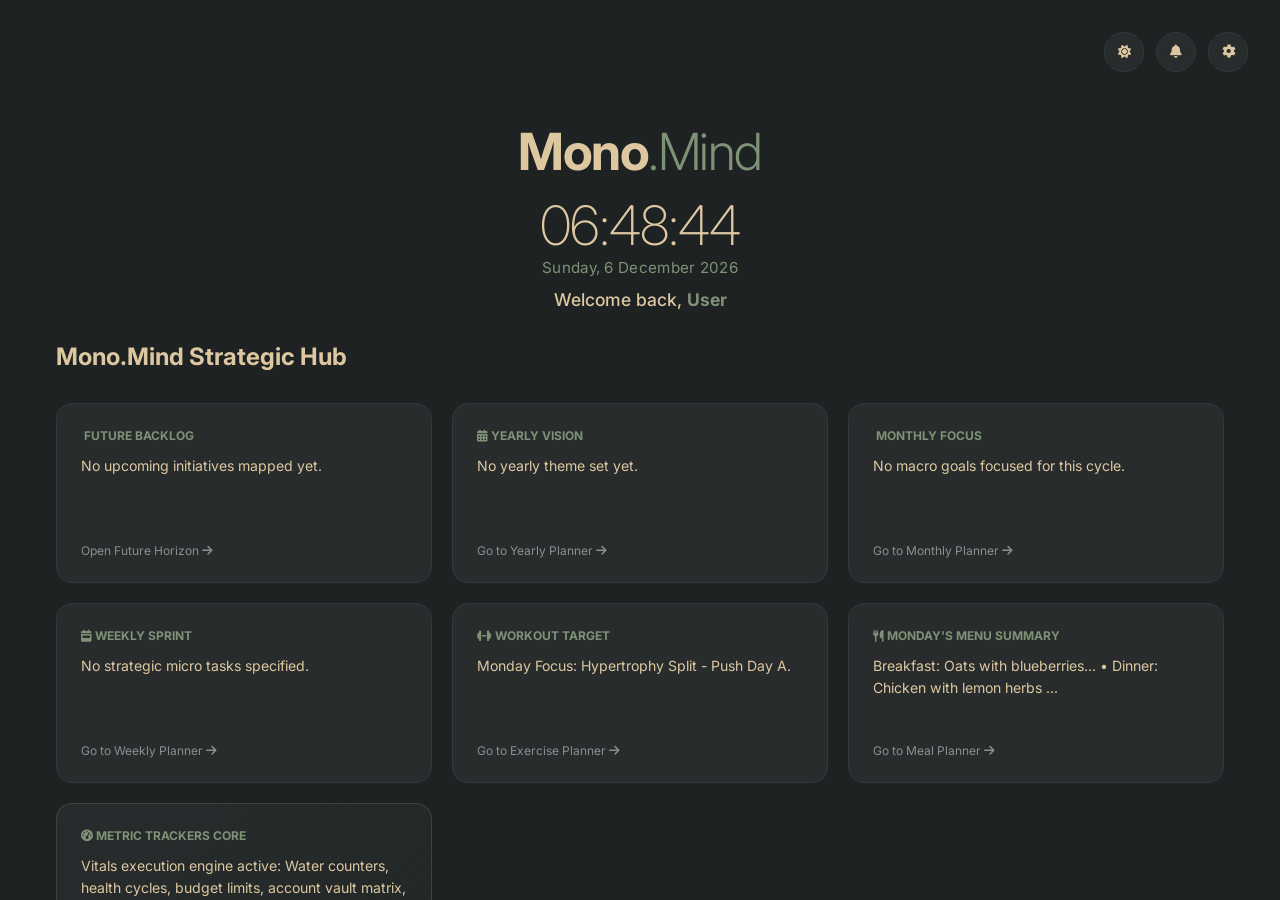
==== commit 744b3496: "Add files via upload" ====
--- a/index.html
+++ b/index.html
@@ -5,14 +5,17 @@
     <meta name="viewport" content="width=device-width, initial-scale=1.0">
     <title>Mono.Mind Dashboard</title>
     <link rel="stylesheet" href="style.css">
+    <!-- Google Fonts: Inter -->
     <link rel="preconnect" href="https://fonts.googleapis.com">
     <link rel="preconnect" href="https://fonts.gstatic.com" crossorigin>
     <link href="https://fonts.googleapis.com/css2?family=Inter:wght@200;300;400;500;600;700&display=swap" rel="stylesheet">
+    <!-- FontAwesome for UI icons -->
     <link rel="stylesheet" href="https://cdnjs.cloudflare.com/ajax/libs/font-awesome/6.4.0/css/all.min.css">
 </head>
 <body class="dark-theme hub-view-active scheme-classic">
 
     <div class="dashboard-container" id="app-container">
+        <!-- SIDEBAR: Navigation Tabs -->
         <aside class="sidebar" id="left-sidebar">
             <div class="brand">
                 <h2 onclick="navigateToTab('hub')" style="cursor:pointer;">Mono<span>.Mind</span></h2>
@@ -48,7 +51,9 @@
             </div>
         </aside>
 
+        <!-- MAIN CONTENT AREA -->
         <main class="main-content">
+            <!-- Header -->
             <header class="main-header">
                 <div class="header-title-area">
                     <h1 id="live-header-date">Dashboard Overview</h1>
@@ -64,8 +69,10 @@
                 </div>
             </header>
 
+            <!-- Grid Layout for Dashboard Widgets -->
             <div class="dashboard-grid hub-active" id="dashboard-main-grid">
                 
+                <!-- Planner Dynamic Main Window Container -->
                 <section class="card preview-card">
                     <div class="card-header">
                         <h3><i class="fa-solid fa-cubes"></i> <span id="dynamic-block-header">Master Workspace</span></h3>
@@ -74,17 +81,21 @@
                     
                     <div class="preview-window">
 
+                        <!-- 0. MASTER HUB & HIGHLIGHTS PREVIEW -->
                         <div id="view-hub" class="planner-view">
                             <div class="hub-container">
                                 <div class="hub-hero-branding">
                                     <h2>Mono<span>.Mind</span></h2>
                                     
+                                    <!-- Dynamic Minimalist/Analog Clock Face Wrapper Node -->
                                     <div id="hub-chrono-widget" class="chrono-widget display-mode-digital">
+                                        <!-- State View A: Minimalist Digital -->
                                         <div class="digital-chrono-view">
                                             <div id="digital-live-time" class="digital-time-readout">00:00:00</div>
                                             <div id="digital-live-date" class="digital-date-readout">Loading Calendar Feed...</div>
                                         </div>
                                         
+                                        <!-- State View B: Minimalist Geometric Analog -->
                                         <div class="analog-chrono-view">
                                             <div class="analog-clock-frame">
                                                 <div class="clock-face-plate">
@@ -133,10 +144,17 @@
                                         <p id="hub-mirror-meal">Breakfast: Oats with berries • Dinner: Chicken with lemon herbs...</p>
                                         <span class="hub-link-label">Go to Meal Planner <i class="fa-solid fa-arrow-right"></i></span>
                                     </div>
-                                </div>
-                            </div>
-                        </div>
-
+                                    <!-- ADDED: Dedicated Navigation Card to Tracker App Interface Module -->
+                                    <div class="hub-summary-card" id="hub-card-tracker" onclick="window.location.href='tracker.html'" style="background: linear-gradient(135deg, var(--bg-card), rgba(126, 146, 118, 0.05)); border-color: rgba(126, 146, 118, 0.25);">
+                                        <div class="card-meta" style="color: var(--accent-color);"><i class="fa-solid fa-gauge-high"></i> Metric Trackers Core</div>
+                                        <p>Vitals execution engine active: Water counters, health cycles, budget limits, account vault matrix, and notebook modules...</p>
+                                        <span class="hub-link-label" style="color: var(--accent-color);">Open Standalone Trackers <i class="fa-solid fa-arrow-up-right-from-square"></i></span>
+                                    </div>
+                                </div>
+                            </div>
+                        </div>
+
+                        <!-- FUTURE HORIZON VIEW -->
                         <div id="view-future" class="planner-view hidden">
                             <div class="planner-split-layout">
                                 <div class="planner-main-panel">
@@ -169,6 +187,7 @@
                             </div>
                         </div>
 
+                        <!-- 1. YEARLY PLANNER VIEW -->
                         <div id="view-yearly" class="planner-view hidden">
                             <div class="planner-split-layout">
                                 <div class="planner-main-panel">
@@ -218,6 +237,7 @@
                             </div>
                         </div>
 
+                        <!-- 2. MONTHLY PLANNER VIEW -->
                         <div id="view-monthly" class="planner-view hidden">
                             <div class="planner-split-layout">
                                 <div class="planner-main-panel">
@@ -264,6 +284,7 @@
                             </div>
                         </div>
 
+                        <!-- 3. WEEKLY PLANNER VIEW -->
                         <div id="view-weekly" class="planner-view hidden">
                             <div class="planner-split-layout">
                                 <div class="planner-main-panel">
@@ -285,6 +306,7 @@
                             </div>
                         </div>
 
+                        <!-- 4. DAILY PLANNER VIEW -->
                         <div id="view-daily" class="planner-view hidden">
                             <div class="daily-detailed-container">
                                 <div class="panel-header"><h2>Daily Execution Log</h2></div>
@@ -313,6 +335,7 @@
                             </div>
                         </div>
 
+                        <!-- 5. EXERCISE PLANNER VIEW -->
                         <div id="view-exercise" class="planner-view hidden">
                             <div class="meal-planner-container">
                                 <header class="meal-planner-header">
@@ -401,6 +424,7 @@
                             </div>
                         </div>
 
+                        <!-- 6. MEAL PLANNER VIEW -->
                         <div id="view-meal" class="planner-view hidden">
                             <div class="meal-planner-container">
                                 <header class="meal-planner-header">
@@ -492,6 +516,7 @@
                     </div>
                 </section>
 
+                <!-- Side Widgets -->
                 <section class="card tasks-card side-widget">
                     <div class="card-header"><h3><i class="fa-solid fa-clock"></i> Schedule</h3></div>
                     <div class="hourly-timeline">
@@ -513,6 +538,7 @@
             </div>
         </main>
         
+        <!-- ================= MODAL: SETTINGS INTERFACE PANEL ================= -->
         <div class="settings-modal-overlay" id="settings-modal">
             <div class="settings-modal-card">
                 <div class="settings-modal-header">
@@ -554,6 +580,8 @@
                             <label class="check-node"><input type="checkbox" id="check-visibility-daily" checked data-target="daily"> Daily Planner</label>
                             <label class="check-node"><input type="checkbox" id="check-visibility-exercise" checked data-target="exercise"> Exercise Planner</label>
                             <label class="check-node"><input type="checkbox" id="check-visibility-meal" checked data-target="meal"> Meal Planner</label>
+                            <!-- ADDED: Tracker Panel Display Toggle inside Visibility Matrix -->
+                            <label class="check-node"><input type="checkbox" id="check-visibility-tracker" checked data-target="tracker"> Metric Trackers Card</label>
                         </div>
                     </div>
                     
@@ -585,6 +613,7 @@
 
     </div>
 
+    <!-- Script Architecture -->
     <script>
         const buttons = document.querySelectorAll('.tab-btn');
         const previewTitle = document.getElementById('preview-title');
@@ -640,9 +669,14 @@
             const minDeg = (minute * 6) + (second * 0.1);
             const secDeg = second * 6;
 
-            document.getElementById('analog-h-hand').style.transform = `translateX(-50%) rotate(${hourDeg}deg)`;
-            document.getElementById('analog-m-hand').style.transform = `translateX(-50%) rotate(${minDeg}deg)`;
-            document.getElementById('analog-s-hand').style.transform = `translateX(-50%) rotate(${secDeg}deg)`;
+            const hHand = document.getElementById('analog-h-hand');
+            const mHand = document.getElementById('analog-m-hand');
+            const sHand = document.getElementById('analog-s-hand');
+            if(hHand && mHand && sHand) {
+                hHand.style.transform = `translateX(-50%) rotate(${hourDeg}deg)`;
+                mHand.style.transform = `translateX(-50%) rotate(${minDeg}deg)`;
+                sHand.style.transform = `translateX(-50%) rotate(${secDeg}deg)`;
+            }
         }
 
         setInterval(runLiveChronoEngine, 1000);
@@ -650,7 +684,7 @@
 
         clockStyleRadios.forEach(radio => {
             radio.addEventListener('change', () => {
-                chronoWidget.className = `chrono-widget display-mode-${radio.value}`;
+                if(chronoWidget) chronoWidget.className = `chrono-widget display-mode-${radio.value}`;
             });
         });
 
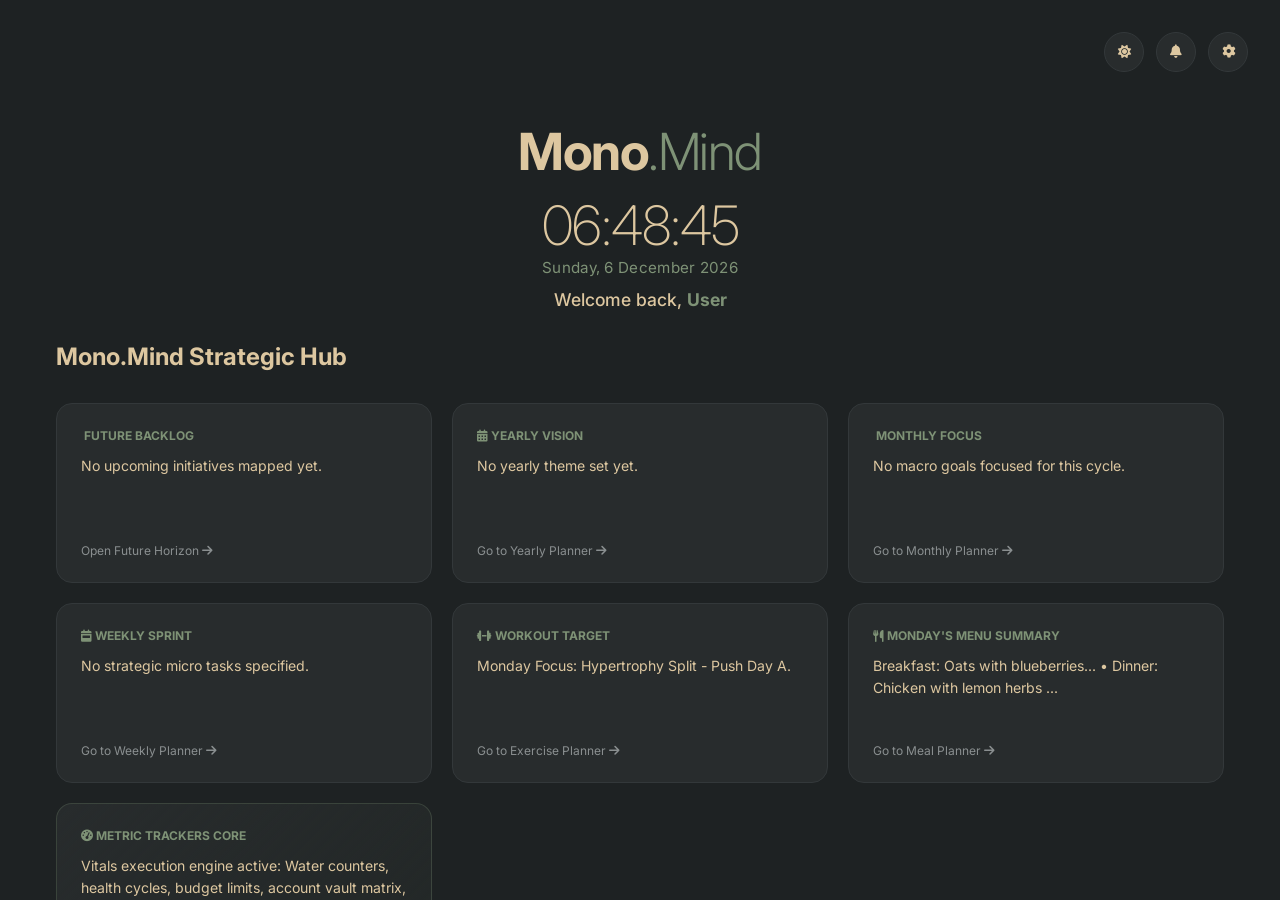
==== commit 13c8f8b3: "Add files via upload" ====
--- a/index.html
+++ b/index.html
@@ -2,7 +2,7 @@
 <html lang="en">
 <head>
     <meta charset="UTF-8">
-    <meta name="viewport" content="width=device-width, initial-scale=1.0">
+    <meta name="viewport" content="width=device-width, initial-scale=1.0, maximum-scale=1.0, user-scalable=no">
     <title>Mono.Mind Dashboard</title>
     <link rel="stylesheet" href="style.css">
     <!-- Google Fonts: Inter -->
--- a/style.css
+++ b/style.css
@@ -14,6 +14,17 @@
     --text-muted: #5A6360;     
     --border-color: rgba(24, 27, 28, 0.12); 
     --card-hover-bg: rgba(24, 27, 28, 0.1);
+}
+
+/* --- Global Mobile Viewport Safety Reset --- */
+html, body {
+    max-width: 100%;
+    overflow-x: hidden; /* Hard-stops horizontal code overflow dead in its tracks */
+    width: 100%;
+}
+
+img, textarea, input, select {
+    max-width: 100%; /* Keeps high-density inputs scaling inside their parent cards */
 }
 
 /* ================= THEME REPOSITORIES COMBO PALETTES ================= */
